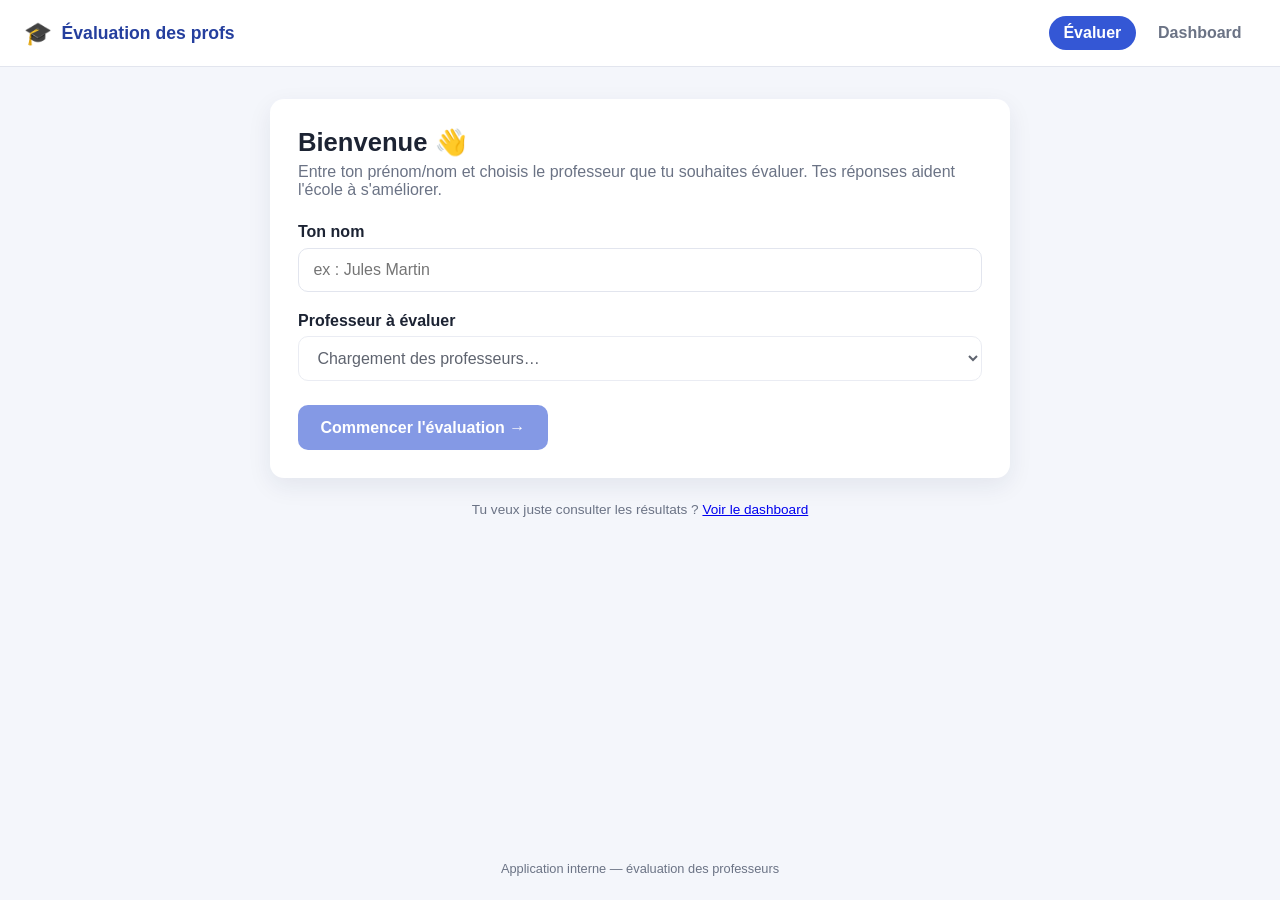
==== index.html @ 81eb7bd1 "Add student teacher-evaluation app (static site + Supabase backend) Students log in with just their " ====
<!doctype html>
<html lang="fr">
<head>
  <meta charset="UTF-8" />
  <meta name="viewport" content="width=device-width, initial-scale=1.0" />
  <title>Évaluation des professeurs</title>
  <link rel="stylesheet" href="assets/style.css" />
</head>
<body>
  <header class="site-header">
    <a class="brand" href="index.html"><span class="logo">🎓</span> Évaluation des profs</a>
    <nav class="site-nav">
      <a href="index.html" class="active">Évaluer</a>
      <a href="dashboard.html">Dashboard</a>
    </nav>
  </header>

  <main>
    <div class="card">
      <h1>Bienvenue 👋</h1>
      <p class="subtitle">
        Entre ton prénom/nom et choisis le professeur que tu souhaites évaluer.
        Tes réponses aident l'école à s'améliorer.
      </p>

      <div id="config-warning" class="alert alert-error" hidden>
        L'application n'est pas encore configurée : renseignez
        <code>SUPABASE_URL</code> et <code>SUPABASE_ANON_KEY</code>
        dans <code>assets/config.js</code>.
      </div>

      <div id="load-error" class="alert alert-error" hidden></div>

      <form id="login-form">
        <div class="field">
          <label for="student-name">Ton nom</label>
          <input
            type="text"
            id="student-name"
            name="student-name"
            maxlength="80"
            required
            autocomplete="name"
            placeholder="ex : Jules Martin"
          />
        </div>

        <div class="field">
          <label for="teacher-select">Professeur à évaluer</label>
          <select id="teacher-select" name="teacher-select" required disabled>
            <option value="">Chargement des professeurs…</option>
          </select>
        </div>

        <div class="actions">
          <button type="submit" class="btn-primary" id="submit-btn" disabled>
            Commencer l'évaluation →
          </button>
        </div>
      </form>
    </div>

    <p class="hint" style="text-align:center;">
      Tu veux juste consulter les résultats ? <a href="dashboard.html">Voir le dashboard</a>
    </p>
  </main>

  <footer class="site-footer">Application interne — évaluation des professeurs</footer>

  <script type="module" src="assets/login.js"></script>
</body>
</html>
---- assets/style.css ----
:root {
  --color-bg: #f4f6fb;
  --color-surface: #ffffff;
  --color-primary: #3457d5;
  --color-primary-dark: #253f9e;
  --color-text: #1c2333;
  --color-muted: #6b7385;
  --color-border: #e2e5ee;
  --color-star: #f5a623;
  --color-star-empty: #dde1eb;
  --color-danger: #d1425a;
  --color-danger-bg: #fdeef1;
  --color-success: #1f9d63;
  --color-success-bg: #eafaf1;
  --radius: 14px;
  --shadow: 0 8px 24px rgba(30, 41, 82, 0.08);
  font-size: 16px;
}

* {
  box-sizing: border-box;
}

html, body {
  margin: 0;
  padding: 0;
}

body {
  font-family: "Segoe UI", Roboto, Helvetica, Arial, sans-serif;
  background: var(--color-bg);
  color: var(--color-text);
  min-height: 100vh;
  display: flex;
  flex-direction: column;
}

header.site-header {
  background: var(--color-surface);
  border-bottom: 1px solid var(--color-border);
  padding: 1rem 1.5rem;
  display: flex;
  align-items: center;
  justify-content: space-between;
  gap: 1rem;
  flex-wrap: wrap;
}

header.site-header .brand {
  display: flex;
  align-items: center;
  gap: 0.6rem;
  font-weight: 700;
  font-size: 1.1rem;
  color: var(--color-primary-dark);
  text-decoration: none;
}

header.site-header .brand .logo {
  font-size: 1.4rem;
}

nav.site-nav {
  display: flex;
  gap: 0.5rem;
}

nav.site-nav a {
  text-decoration: none;
  color: var(--color-muted);
  font-weight: 600;
  padding: 0.5rem 0.9rem;
  border-radius: 999px;
  transition: background 0.15s ease, color 0.15s ease;
}

nav.site-nav a:hover {
  background: var(--color-bg);
  color: var(--color-text);
}

nav.site-nav a.active {
  background: var(--color-primary);
  color: #fff;
}

main {
  flex: 1;
  width: 100%;
  max-width: 780px;
  margin: 0 auto;
  padding: 2rem 1.25rem 3rem;
}

main.wide {
  max-width: 1080px;
}

.card {
  background: var(--color-surface);
  border-radius: var(--radius);
  box-shadow: var(--shadow);
  padding: 1.75rem;
  margin-bottom: 1.5rem;
}

h1 {
  font-size: 1.6rem;
  margin: 0 0 0.4rem;
}

h2 {
  font-size: 1.15rem;
  margin: 0 0 0.5rem;
}

p.subtitle {
  color: var(--color-muted);
  margin-top: 0;
  margin-bottom: 1.5rem;
}

label {
  display: block;
  font-weight: 600;
  margin-bottom: 0.4rem;
}

input[type="text"],
select,
textarea {
  width: 100%;
  padding: 0.75rem 0.9rem;
  border: 1px solid var(--color-border);
  border-radius: 10px;
  font-size: 1rem;
  font-family: inherit;
  background: #fff;
  color: var(--color-text);
}

input[type="text"]:focus,
select:focus,
textarea:focus {
  outline: none;
  border-color: var(--color-primary);
  box-shadow: 0 0 0 3px rgba(52, 87, 213, 0.15);
}

textarea {
  resize: vertical;
  min-height: 100px;
}

.field {
  margin-bottom: 1.25rem;
}

.hint {
  color: var(--color-muted);
  font-size: 0.85rem;
  margin-top: 0.35rem;
}

button, .btn {
  display: inline-flex;
  align-items: center;
  justify-content: center;
  gap: 0.4rem;
  border: none;
  border-radius: 10px;
  padding: 0.85rem 1.4rem;
  font-size: 1rem;
  font-weight: 700;
  cursor: pointer;
  text-decoration: none;
  transition: transform 0.05s ease, background 0.15s ease, box-shadow 0.15s ease;
}

button:active, .btn:active {
  transform: translateY(1px);
}

.btn-primary {
  background: var(--color-primary);
  color: #fff;
}

.btn-primary:hover {
  background: var(--color-primary-dark);
}

.btn-secondary {
  background: var(--color-bg);
  color: var(--color-text);
  border: 1px solid var(--color-border);
}

.btn-secondary:hover {
  background: #e9ecf5;
}

button:disabled {
  opacity: 0.6;
  cursor: not-allowed;
}

.actions {
  display: flex;
  gap: 0.75rem;
  flex-wrap: wrap;
  margin-top: 1.5rem;
}

.alert {
  border-radius: 10px;
  padding: 0.9rem 1.1rem;
  margin-bottom: 1.25rem;
  font-size: 0.95rem;
}

.alert-error {
  background: var(--color-danger-bg);
  color: var(--color-danger);
}

.alert-success {
  background: var(--color-success-bg);
  color: var(--color-success);
}

.alert-info {
  background: #eef1fb;
  color: var(--color-primary-dark);
}

/* --- Star rating (form input) --- */
.criterion {
  border: 1px solid var(--color-border);
  border-radius: 12px;
  padding: 1rem 1.1rem;
  margin-bottom: 1rem;
}

.criterion legend {
  padding: 0;
  font-weight: 700;
  margin-bottom: 0.2rem;
}

.criterion .criterion-desc {
  color: var(--color-muted);
  font-size: 0.85rem;
  margin: 0 0 0.6rem;
}

.star-rating {
  display: flex;
  flex-direction: row-reverse;
  justify-content: flex-end;
  width: max-content;
}

.star-rating input {
  position: absolute;
  opacity: 0;
  width: 0;
  height: 0;
}

.star-rating label {
  cursor: pointer;
  font-size: 2rem;
  line-height: 1;
  color: var(--color-star-empty);
  padding: 0 0.1rem;
  margin: 0;
  transition: color 0.1s ease;
}

.star-rating label:hover,
.star-rating label:hover ~ label,
.star-rating input:checked ~ label {
  color: var(--color-star);
}

.star-rating:hover input:checked ~ label {
  color: var(--color-star-empty);
}

/* --- Star display (read-only, dashboard) --- */
.star-display {
  position: relative;
  display: inline-block;
  font-size: 1.3rem;
  line-height: 1;
  white-space: nowrap;
}

.star-display .stars-empty {
  color: var(--color-star-empty);
}

.star-display .stars-filled {
  position: absolute;
  top: 0;
  left: 0;
  overflow: hidden;
  color: var(--color-star);
  white-space: nowrap;
}

/* --- Dashboard --- */
.teacher-grid {
  display: grid;
  grid-template-columns: repeat(auto-fill, minmax(300px, 1fr));
  gap: 1.25rem;
}

.teacher-card {
  background: var(--color-surface);
  border-radius: var(--radius);
  box-shadow: var(--shadow);
  padding: 1.5rem;
}

.teacher-card-head {
  display: flex;
  justify-content: space-between;
  align-items: flex-start;
  gap: 0.5rem;
  margin-bottom: 0.75rem;
}

.teacher-card-head h3 {
  margin: 0 0 0.15rem;
  font-size: 1.1rem;
}

.teacher-card-head .subject {
  color: var(--color-muted);
  font-size: 0.85rem;
}

.overall-score {
  text-align: right;
  flex-shrink: 0;
}

.overall-score .score-number {
  font-size: 1.4rem;
  font-weight: 800;
  color: var(--color-primary-dark);
}

.overall-score .score-count {
  display: block;
  color: var(--color-muted);
  font-size: 0.75rem;
}

.criteria-bars {
  display: flex;
  flex-direction: column;
  gap: 0.5rem;
}

.criteria-bar-row {
  display: grid;
  grid-template-columns: 140px 1fr 34px;
  align-items: center;
  gap: 0.6rem;
  font-size: 0.82rem;
}

.criteria-bar-row .bar-label {
  color: var(--color-muted);
  white-space: nowrap;
  overflow: hidden;
  text-overflow: ellipsis;
}

.criteria-bar-track {
  background: var(--color-bg);
  border-radius: 999px;
  height: 8px;
  overflow: hidden;
}

.criteria-bar-fill {
  background: var(--color-primary);
  height: 100%;
  border-radius: 999px;
}

.criteria-bar-value {
  text-align: right;
  font-weight: 700;
  color: var(--color-text);
}

.empty-state {
  text-align: center;
  color: var(--color-muted);
  padding: 3rem 1rem;
}

.toolbar {
  display: flex;
  justify-content: space-between;
  align-items: center;
  flex-wrap: wrap;
  gap: 1rem;
  margin-bottom: 1.5rem;
}

.toolbar select {
  width: auto;
}

footer.site-footer {
  text-align: center;
  color: var(--color-muted);
  font-size: 0.8rem;
  padding: 1.5rem;
}

.skeleton {
  color: var(--color-muted);
  padding: 2rem 0;
  text-align: center;
}

@media (max-width: 480px) {
  .criteria-bar-row {
    grid-template-columns: 100px 1fr 30px;
  }
  .star-rating label {
    font-size: 1.6rem;
  }
}
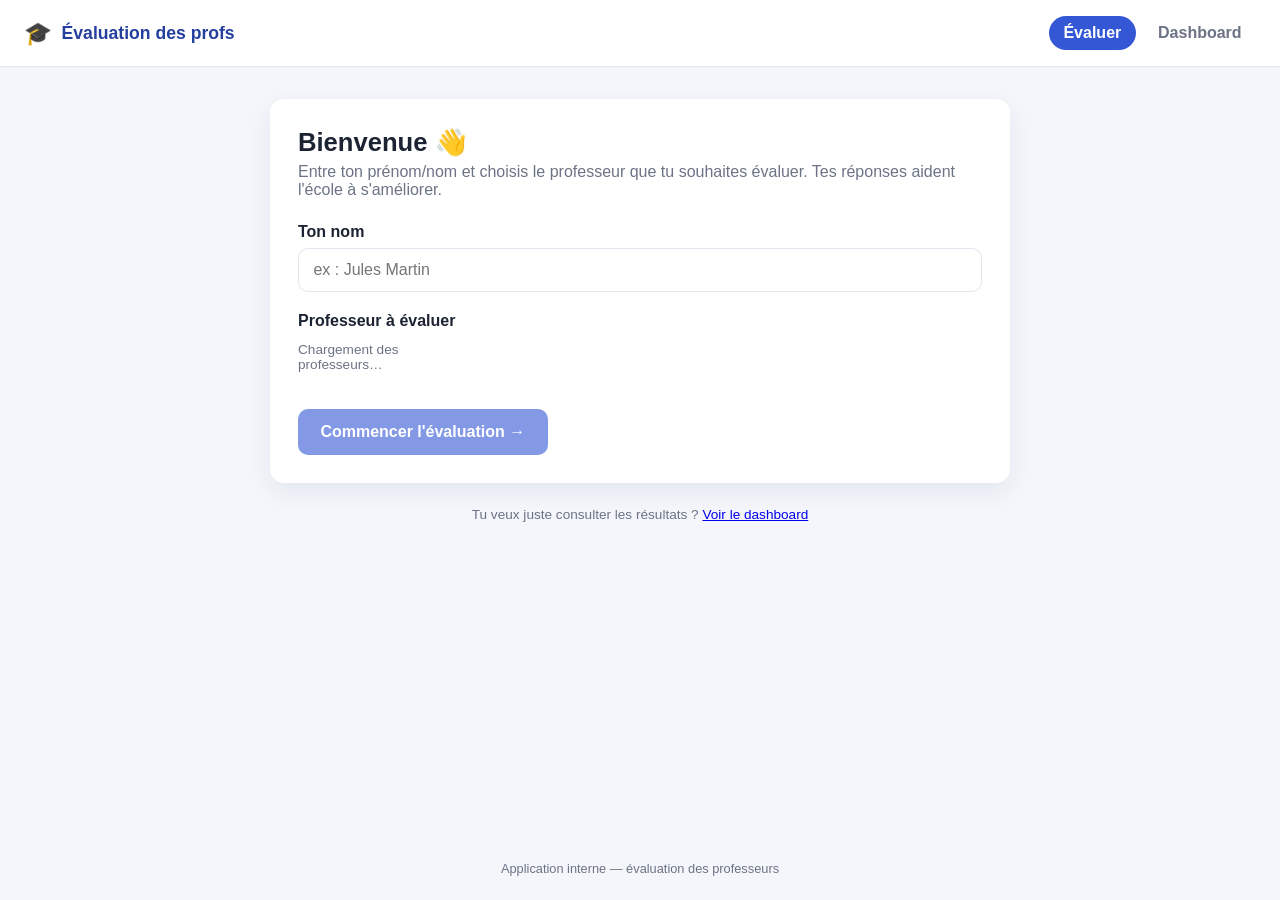
==== commit 1692c0fe: "Add teacher photos with initials-avatar fallback Teachers get a photo_url column; the picker on the " ====
--- a/index.html
+++ b/index.html
@@ -46,10 +46,15 @@
         </div>
 
         <div class="field">
-          <label for="teacher-select">Professeur à évaluer</label>
-          <select id="teacher-select" name="teacher-select" required disabled>
-            <option value="">Chargement des professeurs…</option>
-          </select>
+          <span class="label-text">Professeur à évaluer</span>
+          <div
+            id="teacher-picker"
+            class="teacher-picker"
+            role="radiogroup"
+            aria-label="Choisir un professeur"
+          >
+            <p class="hint">Chargement des professeurs…</p>
+          </div>
         </div>
 
         <div class="actions">
--- a/assets/style.css
+++ b/assets/style.css
@@ -120,7 +120,8 @@
   margin-bottom: 1.5rem;
 }
 
-label {
+label,
+.label-text {
   display: block;
   font-weight: 600;
   margin-bottom: 0.4rem;
@@ -212,6 +213,88 @@
   margin-top: 1.5rem;
 }
 
+/* --- Avatars --- */
+.avatar {
+  width: 44px;
+  height: 44px;
+  border-radius: 50%;
+  object-fit: cover;
+  flex-shrink: 0;
+  background: var(--color-bg);
+}
+
+.avatar-lg {
+  width: 72px;
+  height: 72px;
+  margin-bottom: 0.75rem;
+}
+
+.eval-header {
+  text-align: center;
+}
+
+.eval-header:empty {
+  display: none;
+}
+
+/* --- Teacher picker (login page) --- */
+.teacher-picker {
+  display: grid;
+  grid-template-columns: repeat(auto-fill, minmax(140px, 1fr));
+  gap: 0.75rem;
+}
+
+.teacher-option {
+  position: relative;
+  display: flex;
+  flex-direction: column;
+  align-items: center;
+  text-align: center;
+  gap: 0.4rem;
+  padding: 1rem 0.75rem;
+  border: 2px solid var(--color-border);
+  border-radius: 12px;
+  cursor: pointer;
+  font-weight: normal;
+  transition: border-color 0.15s ease, background 0.15s ease;
+}
+
+.teacher-option:hover {
+  border-color: var(--color-primary);
+}
+
+.teacher-option input {
+  position: absolute;
+  opacity: 0;
+  width: 0;
+  height: 0;
+}
+
+.teacher-option input:checked ~ .avatar {
+  outline: 3px solid var(--color-primary);
+  outline-offset: 2px;
+}
+
+.teacher-option:has(input:checked) {
+  border-color: var(--color-primary);
+  background: #eef1fb;
+}
+
+.teacher-option .avatar {
+  width: 56px;
+  height: 56px;
+}
+
+.teacher-option-name {
+  font-weight: 700;
+  font-size: 0.9rem;
+}
+
+.teacher-option-subject {
+  color: var(--color-muted);
+  font-size: 0.78rem;
+}
+
 .alert {
   border-radius: 10px;
   padding: 0.9rem 1.1rem;
@@ -332,6 +415,13 @@
   margin-bottom: 0.75rem;
 }
 
+.teacher-card-identity {
+  display: flex;
+  align-items: center;
+  gap: 0.75rem;
+  min-width: 0;
+}
+
 .teacher-card-head h3 {
   margin: 0 0 0.15rem;
   font-size: 1.1rem;
